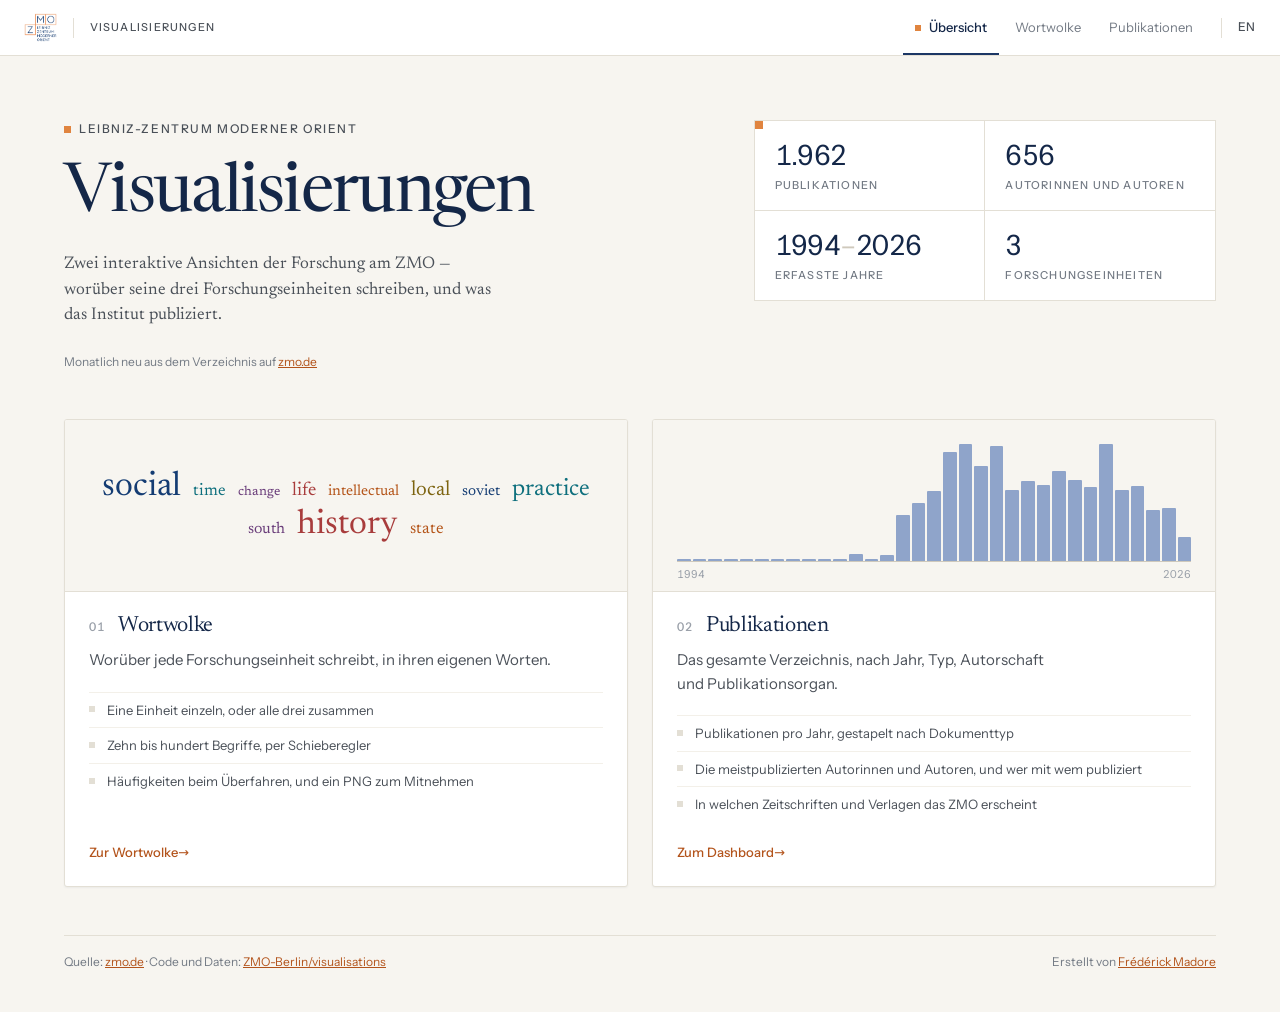
==== de/index.html @ cd1878de "Make the share card the thing it is advertising The card was the institute's mark on a plain field, " ====
<!DOCTYPE html>
<html lang="de">
<head>
    <meta charset="UTF-8">
    <meta name="viewport" content="width=device-width, initial-scale=1.0">
    <title>ZMO-Visualisierungen</title>
    <meta name="description" content="Zwei interaktive Ansichten der Forschung am Leibniz-Zentrum Moderner Orient: eine Wortwolke der Forschungseinheiten und ein Dashboard des Publikationsverzeichnisses.">
    <link rel="icon" href="../shared/icon-32.png" sizes="32x32">
    <link rel="apple-touch-icon" href="../shared/icon-180.png">
    <link rel="canonical" href="https://zmo-berlin.github.io/visualisations/de/">
    <link rel="alternate" hreflang="en" href="../en/">
    <link rel="alternate" hreflang="de" href="./">
    <link rel="alternate" hreflang="x-default" href="../">
    <!--
        Die einzigen absoluten URLs der Website: Ein Scraper löst nichts auf und
        führt kein JavaScript aus, die Share-Karte muss die veröffentlichte
        Adresse also ausschreiben. Ein Umzug bedeutet, diese sechs Seiten zu
        bearbeiten.
    -->
    <meta property="og:type" content="website">
    <meta property="og:site_name" content="ZMO-Visualisierungen">
    <meta property="og:title" content="ZMO-Visualisierungen">
    <meta property="og:description" content="Zwei interaktive Ansichten der Forschung am Leibniz-Zentrum Moderner Orient: eine Wortwolke der Forschungseinheiten und ein Dashboard des Publikationsverzeichnisses.">
    <meta property="og:url" content="https://zmo-berlin.github.io/visualisations/de/">
    <meta property="og:image" content="https://zmo-berlin.github.io/visualisations/shared/share-card.png">
    <meta property="og:image:alt" content="Die Bildmarke des Leibniz-Zentrums Moderner Orient, daneben eine Wortwolke der häufigsten Begriffe seiner Forschung.">
    <meta property="og:locale" content="de_DE">
    <meta property="og:locale:alternate" content="en_GB">
    <meta name="twitter:card" content="summary_large_image">
    <!-- Tokens zuerst: jeder Wert in den beiden Dateien darunter ist dort definiert. -->
    <link rel="stylesheet" href="../shared/tokens.css">
    <link rel="stylesheet" href="../shared/site-bar.css">
    <link rel="stylesheet" href="../landing/landing.css">
</head>
<body>
    <!-- Wird vom gemeinsamen Skript aufgebaut und im iframe ganz entfernt. -->
    <div data-site-bar="overview" hidden></div>

    <main class="landing">
        <header class="hero">
            <div>
                <p class="eyebrow">Leibniz-Zentrum Moderner Orient</p>
                <h1 class="hero__title">Visualisierungen</h1>
                <p class="hero__lede">
                    Zwei interaktive Ansichten der Forschung am ZMO — worüber
                    seine drei Forschungseinheiten schreiben, und was das
                    Institut publiziert.
                </p>
                <p class="hero__meta">
                    Monatlich neu aus dem Verzeichnis auf
                    <a href="https://www.zmo.de/">zmo.de</a>
                </p>
            </div>

            <!--
                Die Zahlen stehen hier so, wie das Verzeichnis beim letzten
                Abgleich aussah, und werden von `landing.js` durch die aktuellen
                ersetzt. Eine echte Zahl statt eines Strichs bedeutet: wer die
                Abfrage nie erhält, bekommt trotzdem eine Antwort, und die Seite
                springt nicht, wenn die Daten eintreffen.
            -->
            <div class="figures">
                <div class="figure">
                    <div class="figure__value" data-figure="publications">1.962</div>
                    <div class="figure__label">Publikationen</div>
                </div>
                <div class="figure">
                    <div class="figure__value" data-figure="authors">656</div>
                    <div class="figure__label">Autorinnen und Autoren</div>
                </div>
                <div class="figure">
                    <div class="figure__value" data-figure="years">1994<span class="dash">–</span>2026</div>
                    <div class="figure__label">Erfasste Jahre</div>
                </div>
                <div class="figure">
                    <div class="figure__value">3</div>
                    <div class="figure__label">Forschungseinheiten</div>
                </div>
            </div>
        </header>

        <nav class="cards" aria-label="Visualisierung auswählen">
            <a class="card" href="../units_wordcloud/de/">
                <!--
                    Dekorativ: die Wörter sind eine Kostprobe der Visualisierung,
                    und Überschrift und Liste der Karte sagen, worum es geht. Ein
                    Screenreader, der elf lose Substantive vor dem Titel vorliest,
                    läse das Bild vor.
                -->
                <div class="card__preview" aria-hidden="true">
                    <div class="card__cloud" data-cloud>
                        <span style="font-size:34px;color:var(--cloud-1)">social</span>
                        <span style="font-size:17px;color:var(--cloud-2)">time</span>
                        <span style="font-size:13px;color:var(--cloud-3)">change</span>
                        <span style="font-size:19px;color:var(--cloud-4)">life</span>
                        <span style="font-size:15px;color:var(--cloud-5)">intellectual</span>
                        <span style="font-size:21px;color:var(--cloud-6)">local</span>
                        <span style="font-size:15px;color:var(--cloud-1)">soviet</span>
                        <span style="font-size:24px;color:var(--cloud-2)">practice</span>
                        <span style="font-size:16px;color:var(--cloud-3)">south</span>
                        <span style="font-size:34px;color:var(--cloud-4)">history</span>
                        <span style="font-size:17px;color:var(--cloud-5)">state</span>
                    </div>
                </div>
                <div class="card__body">
                    <div class="card__head">
                        <span class="card__index">01</span>
                        <h2 class="card__title">Wortwolke</h2>
                    </div>
                    <p class="card__lede">Worüber jede Forschungseinheit schreibt, in ihren eigenen Worten.</p>
                    <ul class="card__list">
                        <li>Eine Einheit einzeln, oder alle drei zusammen</li>
                        <li>Zehn bis hundert Begriffe, per Schieberegler</li>
                        <li>Häufigkeiten beim Überfahren, und ein PNG zum Mitnehmen</li>
                    </ul>
                    <span class="card__go">Zur Wortwolke</span>
                </div>
            </a>

            <a class="card" href="../publications_dashboard/de/">
                <div class="card__preview" aria-hidden="true">
                    <div class="card__spark">
                        <div class="card__bars" data-spark></div>
                        <div class="card__axis">
                            <span data-spark-from>1994</span>
                            <span data-spark-to>2026</span>
                        </div>
                    </div>
                </div>
                <div class="card__body">
                    <div class="card__head">
                        <span class="card__index">02</span>
                        <h2 class="card__title">Publikationen</h2>
                    </div>
                    <p class="card__lede">Das gesamte Verzeichnis, nach Jahr, Typ, Autorschaft und Publikationsorgan.</p>
                    <ul class="card__list">
                        <li>Publikationen pro Jahr, gestapelt nach Dokumenttyp</li>
                        <li>Die meistpublizierten Autorinnen und Autoren, und wer mit wem publiziert</li>
                        <li>In welchen Zeitschriften und Verlagen das ZMO erscheint</li>
                    </ul>
                    <span class="card__go">Zum Dashboard</span>
                </div>
            </a>
        </nav>

        <footer class="landing__footer">
            <p>
                Quelle: <a href="https://www.zmo.de/">zmo.de</a> · Code und Daten:
                <a href="https://github.com/ZMO-Berlin/visualisations">ZMO-Berlin/visualisations</a>
            </p>
            <p>
                Erstellt von
                <a href="https://www.frederickmadore.com/">Frédérick Madore</a>
            </p>
        </footer>
    </main>

    <script type="module" src="../shared/site-bar.js"></script>
    <script type="module" src="../landing/landing.js"></script>
</body>
</html>
---- shared/tokens.css ----
/*
 * ZMO Visualisations — design variables.
 *
 * One file, loaded first by all three pages (landing, word cloud, publications
 * dashboard). Each app used to declare its own `colors.css` and the landing
 * page repeated the same six values a third time, so a change to the navy was
 * three edits and a drift waiting to happen. Everything a page needs to look
 * like ZMO is below; nothing below is app-specific.
 *
 * Load order:
 *   <link rel="stylesheet" href="/shared/tokens.css">   <- this file
 *   <link rel="stylesheet" href="../src/styles/main.css">
 *
 * The legacy block at the bottom maps the old variable names onto these, so the
 * existing stylesheets keep working unchanged and can be migrated one module at
 * a time rather than in one commit.
 */

/* The @font-face declarations, split by script. Must precede every rule. */
@import './fonts.css';

/* ------------------------------------------------------------------ *
 * 1. Brand
 *
 * Taken from the logo itself rather than approximated: the mark is navy
 * lettering in orange squares. The orange is a *frame* colour at brand
 * weight — it fails 4.5:1 on white, so it is never used for text or for a
 * small mark that carries meaning on its own. `--c-accent` is that orange
 * darkened until it can be read, and is the accent that appears in prose,
 * links and selected states.
 * ------------------------------------------------------------------ */
:root {
    --zmo-navy: #1c3765;
    --zmo-orange: #e0843f;

    --c-brand: var(--zmo-navy);
    --c-brand-strong: #142748;
    --c-brand-soft: #2a4f8c;
    --c-brand-tint: #e9edf5;
    --c-brand-tint-strong: #d3dbeb;

    --c-frame: var(--zmo-orange);      /* rules, square markers, hairlines */
    --c-frame-tint: #f7e7d8;

    --c-accent: #b3541c;               /* clay — 4.6:1 on --c-surface */
    --c-accent-strong: #8c3f12;
    --c-accent-tint: #f6ece3;

    /* ---------------------------------------------------------------- *
     * 2. Surfaces and ink
     *
     * The old neutrals were #f8f9fa over #333: a cold screen grey with no
     * relation to the brand. These are warm — paper rather than interface —
     * which lets a white panel sit on the page background without a shadow
     * to separate it, and lets the navy read as ink instead of as a
     * hyperlink blue. Ink is very slightly cooled towards the navy so text
     * and headings belong to one family.
     * ---------------------------------------------------------------- */
    --c-page: #f7f5f0;
    --c-surface: #ffffff;
    --c-surface-sunk: #f3f0e9;         /* chart tracks, table zebra, wells */
    --c-surface-hover: #faf8f4;

    --c-line: #e3dfd5;                 /* default hairline */
    --c-line-soft: #f3f0e9;            /* inside a panel, between rows */
    --c-line-strong: #cfc9bc;          /* emphasis, axis, hover borders */

    --c-ink: #1a1d23;                  /* body text            15.4:1 */
    --c-ink-muted: #4a5058;            /* secondary text        8.2:1 */
    --c-ink-soft: #737a84;             /* captions, hints       4.7:1 */
    --c-ink-faint: #9aa0a9;            /* axis labels, meta     2.9:1 — never
                                          for anything that must be read */

    --c-focus: var(--c-brand);
    --c-selection: var(--c-brand-tint-strong);

    /* ---------------------------------------------------------------- *
     * 3. Data colour
     *
     * Both palettes are kept exactly as they were validated — the eight
     * categorical slots clear the colourblind separation threshold in this
     * order, and the six word-cloud tones each clear 4.5:1 on white. They
     * move here only so the two apps stop declaring them twice.
     * ---------------------------------------------------------------- */
    --series-1: #2a78d6;   /* blue    */
    --series-2: #eb6834;   /* orange  */
    --series-3: #1baf7a;   /* aqua    */
    --series-4: #eda100;   /* yellow  */
    --series-5: #e87ba4;   /* magenta */
    --series-6: #008300;   /* green   */
    --series-7: #4a3aa7;   /* violet  */
    --series-8: #e34948;   /* red     */

    --cloud-1: #143c73;    /* navy   10.92:1 on white */
    --cloud-2: #0e6f7d;    /* teal    5.85:1 */
    --cloud-3: #6a3d7a;    /* plum    8.20:1 */
    --cloud-4: #a83c3c;    /* brick   6.22:1 */
    --cloud-5: #b45418;    /* rust    4.97:1 */
    --cloud-6: #7d6410;    /* bronze  5.67:1 */

    /* Quantitative bars are one hue: every bar is the same kind of thing. */
    --c-bar: #8fa4ca;
    --c-bar-hover: var(--c-brand-soft);
    --c-bar-selected: var(--c-accent);

    /* ---------------------------------------------------------------- *
     * 4. Type
     *
     * Two families. Newsreader carries titles, ledes and the word cloud —
     * an editorial serif, which is what an institute's own writing looks
     * like on paper, and it gives the pages a voice that a system sans
     * cannot. Instrument Sans carries everything functional: controls,
     * labels, axes, tables, counts. Both are OFL and self-hosted next to
     * this file, so there is no third-party request and no layout shift.
     *
     * `--font-ui` is set with `tabular-nums` wherever a figure can change
     * under a filter; the token below is the shorthand for that.
     * ---------------------------------------------------------------- */
    --font-display: 'Newsreader', Georgia, 'Times New Roman', serif;
    --font-ui: 'Instrument Sans', system-ui, -apple-system, 'Segoe UI', Arial, sans-serif;
    --font-numeric: var(--font-ui);
    --figures-tabular: tabular-nums;

    /* A 1.20 scale from 13px, rounded to whole pixels. Display sizes are
       fluid so a title does not have to be re-set per breakpoint. */
    --text-2xs: 0.6875rem;  /* 11 — axis ticks only */
    --text-xs: 0.75rem;     /* 12 — eyebrows, chips, meta */
    --text-sm: 0.8125rem;   /* 13 — dense UI: bar labels, table cells */
    --text-base: 0.9375rem; /* 15 — body */
    --text-md: 1.0625rem;   /* 17 — lede, panel titles */
    --text-lg: 1.375rem;    /* 22 */
    --text-xl: 1.75rem;     /* 28 */
    --text-2xl: clamp(2rem, 3.4vw, 2.75rem);
    --text-3xl: clamp(2.75rem, 6vw, 4.25rem);

    --lh-tight: 1.08;
    --lh-snug: 1.28;
    --lh-normal: 1.55;
    --track-tight: -0.02em;
    --track-normal: 0;
    --track-caps: 0.08em;   /* small caps labels — always with uppercase */

    --weight-regular: 400;
    --weight-medium: 500;
    --weight-semibold: 600;

    /* ---------------------------------------------------------------- *
     * 5. Space — 4px base, named by step so a panel and a chart cannot
     * disagree about what "medium" is.
     * ---------------------------------------------------------------- */
    --s-1: 0.25rem;   /*  4 */
    --s-2: 0.5rem;    /*  8 */
    --s-3: 0.75rem;   /* 12 */
    --s-4: 1rem;      /* 16 */
    --s-5: 1.25rem;   /* 20 */
    --s-6: 1.5rem;    /* 24 */
    --s-8: 2rem;      /* 32 */
    --s-10: 2.5rem;   /* 40 */
    --s-12: 3rem;     /* 48 */
    --s-16: 4rem;     /* 64 */

    /* ---------------------------------------------------------------- *
     * 6. Shape
     *
     * Near-square. The logo is six sharp squares; an 8px radius on every
     * card was the one thing making the pages look like a template. 3px
     * reads as "printed", 999px is reserved for removable chips.
     * ---------------------------------------------------------------- */
    --r-xs: 2px;
    --r-sm: 3px;
    --r-md: 5px;
    --r-pill: 999px;
    --border: 1px solid var(--c-line);

    /* Elevation is a hairline first and a shadow second. */
    --shadow-1: 0 1px 2px rgba(20, 39, 72, 0.05);
    --shadow-2: 0 8px 24px rgba(20, 39, 72, 0.10);
    --ring-focus: 0 0 0 3px var(--c-brand-tint-strong);

    /* ---------------------------------------------------------------- *
     * 7. Motion — two durations. Anything longer is decoration.
     * ---------------------------------------------------------------- */
    --dur-fast: 120ms;
    --dur-base: 220ms;
    --ease-out: cubic-bezier(0.2, 0.8, 0.3, 1);

    /* ---------------------------------------------------------------- *
     * 8. Layout
     * ---------------------------------------------------------------- */
    --w-page: 76rem;        /* 1216 — dashboard and landing share it */
    --w-prose: 62ch;
    --h-header: 3.5rem;     /* the shared site bar */
    --w-wordlist: 20rem;    /* was 300px, widened for the ranked list */
}

/* Motion is opt-in for readers who ask for less of it. */
@media (prefers-reduced-motion: reduce) {
    :root {
        --dur-fast: 0.01ms;
        --dur-base: 0.01ms;
    }
}

/* ------------------------------------------------------------------ *
 * 9. Legacy aliases
 *
 * Every variable the current stylesheets reference, pointing at the tokens
 * above. Dropping this file in front of them changes the look without
 * touching a single rule; each module can then be migrated to the new names
 * on its own, and this block shrinks until it can be deleted.
 * ------------------------------------------------------------------ */
:root {
    --color-primary: var(--c-brand);
    --color-primary-dark: var(--c-brand-strong);
    --color-primary-light: var(--c-brand-soft);
    --color-primary-alpha: rgba(28, 55, 101, 0.10);

    --color-white: var(--c-surface);
    --color-gray-50: var(--c-surface-hover);
    --color-gray-100: var(--c-surface-sunk);
    --color-gray-200: var(--c-line);
    --color-gray-300: var(--c-line-strong);
    --color-gray-400: var(--c-ink-faint);
    --color-gray-500: var(--c-ink-soft);
    --color-gray-600: var(--c-ink-muted);
    --color-gray-700: var(--c-ink);

    --color-accent: var(--c-accent);
    --color-accent-dark: var(--c-accent-strong);
    --color-accent-alpha: var(--c-accent-tint);

    --color-text-primary: var(--c-ink);
    --color-text-secondary: var(--c-ink-muted);
    --color-text-light: var(--c-ink-soft);
    --color-border: var(--c-line);
    --color-border-hover: var(--c-line-strong);
    --color-background: var(--c-surface);
    --color-background-light: var(--c-page);
    --color-shadow: rgba(20, 39, 72, 0.05);
    --color-shadow-hover: rgba(20, 39, 72, 0.10);

    /* The dashboard's ranked bars. Absent from the first draft of this file,
       which left three `var()`s in charts.css resolving to nothing. */
    --color-bar: var(--c-bar);
    --color-bar-hover: var(--c-bar-hover);
    --color-bar-selected: var(--c-bar-selected);

    --wordcloud-scheme-1: var(--cloud-1);
    --wordcloud-scheme-2: var(--cloud-2);
    --wordcloud-scheme-3: var(--cloud-3);
    --wordcloud-scheme-4: var(--cloud-4);
    --wordcloud-scheme-5: var(--cloud-5);
    --wordcloud-scheme-6: var(--cloud-6);

    --space-xs: var(--s-1);
    --space-sm: var(--s-2);
    --space-md: var(--s-4);
    --space-lg: var(--s-6);
    --space-xl: var(--s-10);
    --radius: var(--r-sm);

    --font-sans: var(--font-ui);
    --font-primary: 'Newsreader';
    --font-fallback: system-ui, -apple-system, 'Segoe UI', Arial, sans-serif;
    --font-base: var(--font-ui);

    --font-weight-normal: var(--weight-regular);
    --font-weight-medium: var(--weight-medium);
    --font-weight-semibold: var(--weight-semibold);

    --font-size-xs: var(--text-xs);
    --font-size-sm: var(--text-sm);
    --font-size-base: var(--text-base);
    --font-size-lg: var(--text-md);
    --font-size-xl: var(--text-lg);

    --line-height-tight: var(--lh-tight);
    --line-height-normal: var(--lh-normal);
    --line-height-relaxed: 1.75;

    --word-list-width: var(--w-wordlist);
}
---- shared/site-bar.css ----
/*
 * The shared site bar.
 *
 * Loaded by all three pages, next to `tokens.css` and before the app's own
 * stylesheet, so an app can override it and nothing here depends on an app.
 *
 * It is `hidden` in the markup and unhidden by the script once it has decided
 * the page is not framed. Doing it that way round means an embedded page never
 * paints a bar it is about to remove, and a page with JavaScript switched off
 * shows nothing rather than an empty 56px band.
 */

.site-bar {
    display: flex;
    align-items: center;
    gap: var(--s-4);
    height: var(--h-header);
    padding: 0 var(--s-6);
    background: var(--c-surface);
    border-bottom: 1px solid var(--c-line);
    font-family: var(--font-ui);
}

.site-bar[hidden] {
    display: none;
}

.site-bar__brand {
    display: flex;
    align-items: center;
    flex: none;
}

.site-bar__logo {
    display: block;
    height: 1.875rem;
    width: auto;
}

/* A hairline the height of a cap, not the height of the bar. */
.site-bar__rule {
    flex: none;
    width: 1px;
    height: 1.25rem;
    background: var(--c-line);
}

.site-bar__section {
    flex: none;
    font-size: var(--text-2xs);
    font-weight: var(--weight-medium);
    letter-spacing: 0.11em;
    text-transform: uppercase;
    color: var(--c-ink-muted);
}

.site-bar__nav {
    display: flex;
    align-items: stretch;
    gap: var(--s-1);
    margin-left: auto;
    height: 100%;
    /* The three labels are the only thing here that can outgrow the bar. */
    min-width: 0;
    overflow-x: auto;
    scrollbar-width: none;
}

.site-bar__nav::-webkit-scrollbar {
    display: none;
}

.site-bar__link {
    display: flex;
    align-items: center;
    gap: var(--s-2);
    padding: 0 var(--s-3);
    white-space: nowrap;
    font-size: var(--text-sm);
    color: var(--c-ink-soft);
    text-decoration: none;
    transition: color var(--dur-fast) var(--ease-out);
}

.site-bar__link:hover {
    color: var(--c-brand-strong);
}

/*
 * The current view is a <span>, not a link: there is nowhere for it to go. The
 * underline is drawn with an inset shadow rather than a border so it sits on
 * the bar's own bottom hairline instead of adding a second one.
 */
.site-bar__link--current {
    font-weight: var(--weight-medium);
    color: var(--c-brand-strong);
    box-shadow: inset 0 -2px 0 var(--c-brand);
}

/* The logo's orange square, at the size the logo uses it. */
.site-bar__marker {
    width: 6px;
    height: 6px;
    flex: none;
    background: var(--c-frame);
}

.site-bar__lang {
    flex: none;
    font-size: var(--text-xs);
    font-weight: var(--weight-medium);
    letter-spacing: 0.06em;
    color: var(--c-ink-muted);
    text-decoration: none;
}

.site-bar__lang:hover {
    color: var(--c-accent);
}

.site-bar :focus-visible {
    outline: 2px solid var(--c-focus);
    outline-offset: 2px;
    border-radius: var(--r-xs);
}

/*
 * Narrow screens: the section label is the first thing to go — the logo and the
 * three view names already say what the bar is, and it is the only part that
 * repeats something.
 */
@media (max-width: 46rem) {
    .site-bar {
        gap: var(--s-3);
        padding: 0 var(--s-4);
    }

    .site-bar__section,
    .site-bar__rule:first-of-type {
        display: none;
    }

    .site-bar__link {
        padding: 0 var(--s-2);
    }
}
---- landing/landing.css ----
/*
 * The landing page: a hero, four figures, and two cards.
 *
 * Every value here comes from `shared/tokens.css`, which is loaded before this
 * file. The page used to declare its own navy, its own grey and its own radius,
 * on the reasoning that a page whose only job is to point at two apps should
 * not break when one of them restyles — but the result was a third copy of the
 * same six values, and it had already drifted from both.
 */

* {
    margin: 0;
    padding: 0;
    box-sizing: border-box;
}

body {
    font-family: var(--font-ui);
    font-size: var(--text-base);
    line-height: var(--lh-normal);
    color: var(--c-ink);
    background: var(--c-page);
    -webkit-font-smoothing: antialiased;
    text-wrap: pretty;
}

a {
    color: var(--c-accent);
}

a:hover {
    color: var(--c-accent-strong);
}

:focus-visible {
    outline: 2px solid var(--c-focus);
    outline-offset: 3px;
}

.landing {
    max-width: var(--w-page);
    margin: 0 auto;
    padding: var(--s-16) var(--s-8) var(--s-10);
}

/* ------------------------------------------------------------------ Hero */

.hero {
    display: grid;
    grid-template-columns: 1.15fr 0.85fr;
    gap: var(--s-16);
    align-items: start;
}

/*
 * The eyebrow: an orange square from the logo, then the institute's name. The
 * square is decorative — the name beside it is the content — so it is drawn
 * with a pseudo-element rather than an element a screen reader has to skip.
 */
.eyebrow {
    display: flex;
    align-items: center;
    gap: var(--s-2);
    margin-bottom: var(--s-5);
    font-size: var(--text-xs);
    font-weight: var(--weight-medium);
    letter-spacing: 0.13em;
    text-transform: uppercase;
    color: var(--c-ink-muted);
}

.eyebrow::before {
    content: '';
    flex: none;
    width: 7px;
    height: 7px;
    background: var(--c-frame);
}

.hero__title {
    font-family: var(--font-display);
    font-size: var(--text-3xl);
    font-weight: var(--weight-regular);
    line-height: var(--lh-tight);
    letter-spacing: -0.025em;
    color: var(--c-brand-strong);
}

.hero__lede {
    margin-top: var(--s-5);
    max-width: 44ch;
    font-family: var(--font-display);
    font-size: var(--text-md);
    line-height: 1.5;
    color: var(--c-ink-muted);
}

.hero__meta {
    margin-top: var(--s-6);
    font-size: var(--text-xs);
    color: var(--c-ink-soft);
    font-variant-numeric: var(--figures-tabular);
}

/* --------------------------------------------------------------- Figures */

/*
 * Four tiles in a 2×2, separated by the background showing through a 1px grid
 * gap rather than by borders — so no two adjacent tiles ever draw a 2px rule
 * between them.
 */
.figures {
    display: grid;
    grid-template-columns: 1fr 1fr;
    gap: 1px;
    background: var(--c-line);
    border: 1px solid var(--c-line);
}

.figure {
    position: relative;
    padding: var(--s-5) var(--s-5) var(--s-4);
    background: var(--c-surface);
}

/* One square, on the first tile, tying the block to the mark. */
.figure:first-child::before {
    content: '';
    position: absolute;
    top: 0;
    left: 0;
    width: 8px;
    height: 8px;
    background: var(--c-frame);
}

.figure__value {
    font-size: var(--text-xl);
    line-height: 1;
    letter-spacing: var(--track-tight);
    color: var(--c-brand-strong);
    font-variant-numeric: var(--figures-tabular);
}

/* The en dash in a year span is punctuation between two figures, not a third
   figure; it recedes so the years read as the numbers they are. */
.figure__value .dash {
    color: var(--c-line-strong);
}

.figure__label {
    margin-top: var(--s-2);
    font-size: var(--text-2xs);
    font-weight: var(--weight-medium);
    letter-spacing: 0.11em;
    text-transform: uppercase;
    color: var(--c-ink-soft);
}

/* ----------------------------------------------------------------- Cards */

.cards {
    display: grid;
    grid-template-columns: repeat(auto-fit, minmax(min(22rem, 100%), 1fr));
    gap: var(--s-6);
    margin-top: var(--s-12);
}

/*
 * The whole card is the link, not a button inside it: a reader aiming at a
 * choice should not have to find the one word that is clickable.
 */
.card {
    display: flex;
    flex-direction: column;
    background: var(--c-surface);
    border: 1px solid var(--c-line);
    border-radius: var(--r-sm);
    overflow: hidden;
    text-decoration: none;
    color: inherit;
    box-shadow: var(--shadow-1);
    transition:
        border-color var(--dur-fast) var(--ease-out),
        box-shadow var(--dur-fast) var(--ease-out);
}

.card:hover,
.card:focus-visible {
    border-color: var(--c-line-strong);
    box-shadow: var(--shadow-2);
}

/*
 * The preview. Each card shows a piece of the thing it links to, drawn from the
 * same data the app itself reads — a card that promised a word cloud and then
 * showed a bulleted list was asking the reader to take its word for it.
 */
.card__preview {
    height: 10.75rem;
    flex: none;
    background: var(--c-page);
    border-bottom: 1px solid var(--c-line);
    overflow: hidden;
}

/* Words, laid out as a line of type rather than as a real cloud: at this size a
   packed layout would be a texture, and the point is that they are readable. */
.card__cloud {
    height: 100%;
    display: flex;
    flex-wrap: wrap;
    align-items: baseline;
    align-content: center;
    justify-content: center;
    gap: var(--s-1) var(--s-3);
    padding: var(--s-5) var(--s-6);
    font-family: var(--font-display);
    line-height: 1;
}

.card__spark {
    height: 100%;
    display: flex;
    flex-direction: column;
    padding: var(--s-6) var(--s-6) 0;
}

.card__bars {
    flex: 1;
    display: flex;
    align-items: flex-end;
    gap: 2px;
    min-height: 0;
}

.card__bar {
    flex: 1;
    background: var(--c-bar);
    border-radius: 1px 1px 0 0;
}

.card__axis {
    display: flex;
    justify-content: space-between;
    padding: var(--s-1) 0 var(--s-2);
    border-top: 1px solid var(--c-line-strong);
    font-size: var(--text-2xs);
    color: var(--c-ink-faint);
    font-variant-numeric: var(--figures-tabular);
}

.card__body {
    display: flex;
    flex-direction: column;
    flex: 1;
    padding: var(--s-5) var(--s-6) var(--s-6);
}

.card__head {
    display: flex;
    align-items: baseline;
    gap: var(--s-3);
}

.card__index {
    font-size: var(--text-xs);
    font-weight: var(--weight-medium);
    letter-spacing: 0.12em;
    color: var(--c-ink-faint);
    font-variant-numeric: var(--figures-tabular);
}

.card__title {
    font-family: var(--font-display);
    font-size: var(--text-lg);
    font-weight: var(--weight-regular);
    line-height: var(--lh-snug);
    letter-spacing: -0.015em;
    color: var(--c-brand-strong);
}

.card__lede {
    margin-top: var(--s-2);
    color: var(--c-ink-muted);
}

.card__list {
    margin-top: var(--s-5);
    border-top: 1px solid var(--c-line-soft);
    list-style: none;
    font-size: var(--text-sm);
    color: var(--c-ink-muted);
}

.card__list li {
    display: grid;
    grid-template-columns: 6px 1fr;
    gap: var(--s-3);
    align-items: start;
    padding: var(--s-2) 0;
    border-bottom: 1px solid var(--c-line-soft);
    line-height: 1.45;
}

.card__list li:last-child {
    border-bottom: 0;
}

.card__list li::before {
    content: '';
    width: 6px;
    height: 6px;
    margin-top: 0.45em;
    background: var(--c-line);
}

.card__go {
    /* margin-top:auto pins the call to action to the bottom, so two cards of
       different length still line their links up. */
    margin-top: auto;
    padding-top: var(--s-5);
    font-size: var(--text-sm);
    font-weight: var(--weight-medium);
    color: var(--c-accent);
}

.card__go::after {
    content: ' →';
    display: inline-block;
    font-weight: var(--weight-regular);
    transition: transform var(--dur-fast) var(--ease-out);
}

.card:hover .card__go::after {
    transform: translateX(3px);
}

/* ---------------------------------------------------------------- Footer */

.landing__footer {
    display: flex;
    justify-content: space-between;
    gap: var(--s-6);
    flex-wrap: wrap;
    margin-top: var(--s-12);
    padding-top: var(--s-4);
    border-top: 1px solid var(--c-line);
    font-size: var(--text-xs);
    line-height: 1.6;
    color: var(--c-ink-soft);
}

/* ------------------------------------------------------------ Breakpoints */

@media (max-width: 60rem) {
    .landing {
        padding: var(--s-10) var(--s-6) var(--s-8);
    }

    .hero {
        grid-template-columns: 1fr;
        gap: var(--s-8);
    }
}

@media (max-width: 34rem) {
    .landing {
        padding: var(--s-8) var(--s-4) var(--s-6);
    }

    /* Four tiles in a column would push the cards below the fold; two rows of
       two stay one glance. */
    .figures {
        grid-template-columns: 1fr 1fr;
    }

    .card__preview {
        height: 8.5rem;
    }
}

@media (prefers-reduced-motion: reduce) {
    * {
        transition-duration: 0.01ms !important;
    }
}
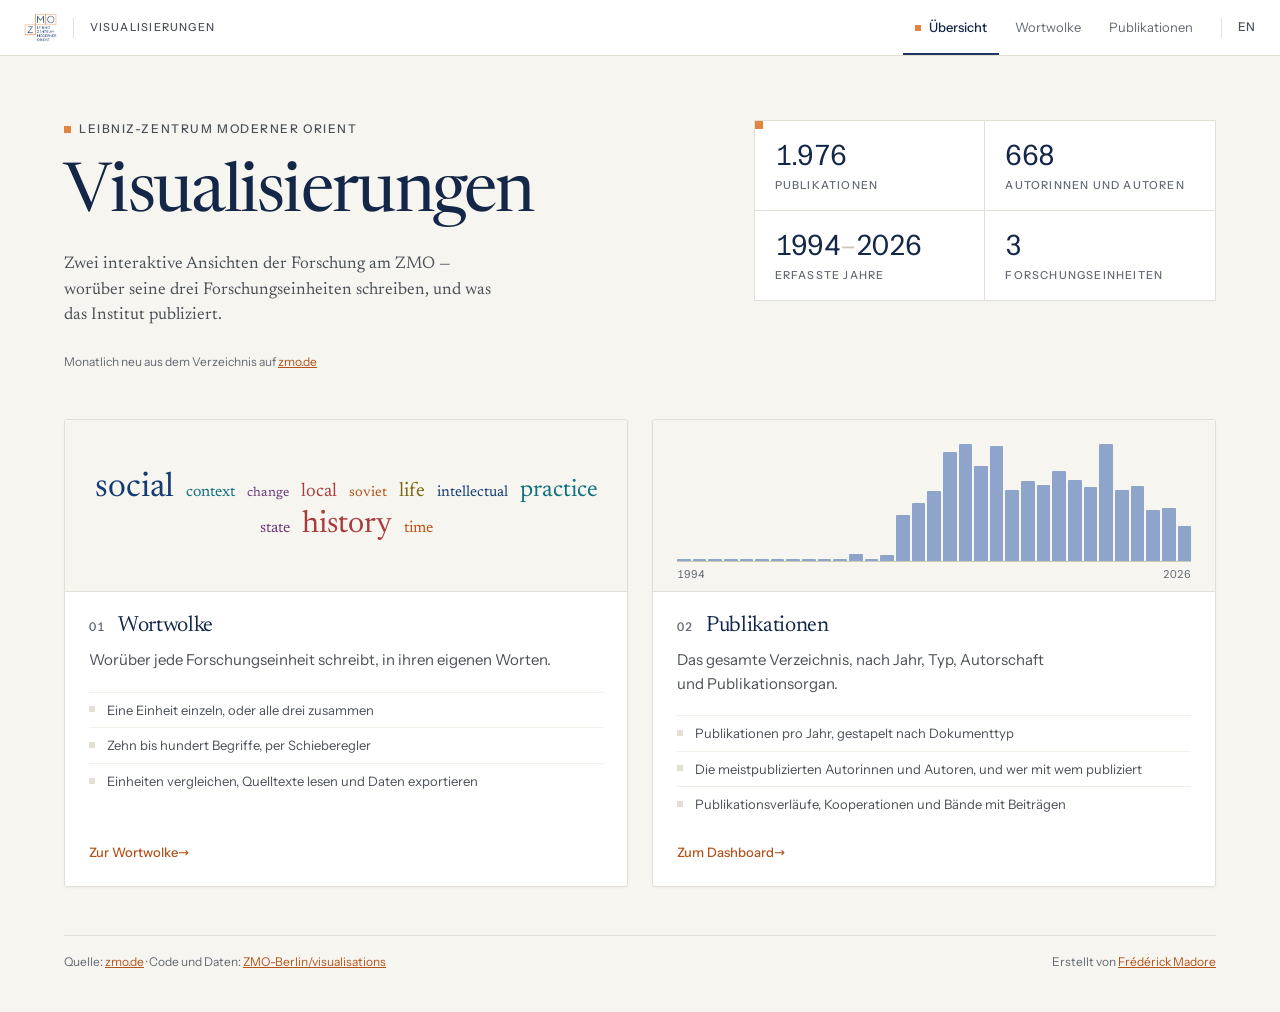
==== commit 2eac71c8: "Add comparative exploration and harden visualization workflows" ====
--- a/de/index.html
+++ b/de/index.html
@@ -61,11 +61,11 @@
             -->
             <div class="figures">
                 <div class="figure">
-                    <div class="figure__value" data-figure="publications">1.962</div>
+                    <div class="figure__value" data-figure="publications">1.976</div>
                     <div class="figure__label">Publikationen</div>
                 </div>
                 <div class="figure">
-                    <div class="figure__value" data-figure="authors">656</div>
+                    <div class="figure__value" data-figure="authors">668</div>
                     <div class="figure__label">Autorinnen und Autoren</div>
                 </div>
                 <div class="figure">
@@ -88,19 +88,7 @@
                     läse das Bild vor.
                 -->
                 <div class="card__preview" aria-hidden="true">
-                    <div class="card__cloud" data-cloud>
-                        <span style="font-size:34px;color:var(--cloud-1)">social</span>
-                        <span style="font-size:17px;color:var(--cloud-2)">time</span>
-                        <span style="font-size:13px;color:var(--cloud-3)">change</span>
-                        <span style="font-size:19px;color:var(--cloud-4)">life</span>
-                        <span style="font-size:15px;color:var(--cloud-5)">intellectual</span>
-                        <span style="font-size:21px;color:var(--cloud-6)">local</span>
-                        <span style="font-size:15px;color:var(--cloud-1)">soviet</span>
-                        <span style="font-size:24px;color:var(--cloud-2)">practice</span>
-                        <span style="font-size:16px;color:var(--cloud-3)">south</span>
-                        <span style="font-size:34px;color:var(--cloud-4)">history</span>
-                        <span style="font-size:17px;color:var(--cloud-5)">state</span>
-                    </div>
+                    <div class="card__cloud" data-cloud><span style="font-size:34px;color:var(--cloud-1)">social</span><span style="font-size:16px;color:var(--cloud-2)">context</span><span style="font-size:13px;color:var(--cloud-3)">change</span><span style="font-size:19px;color:var(--cloud-4)">local</span><span style="font-size:14px;color:var(--cloud-5)">soviet</span><span style="font-size:20px;color:var(--cloud-6)">life</span><span style="font-size:15px;color:var(--cloud-1)">intellectual</span><span style="font-size:24px;color:var(--cloud-2)">practice</span><span style="font-size:16px;color:var(--cloud-3)">state</span><span style="font-size:31px;color:var(--cloud-4)">history</span><span style="font-size:16px;color:var(--cloud-5)">time</span></div>
                 </div>
                 <div class="card__body">
                     <div class="card__head">
@@ -111,7 +99,7 @@
                     <ul class="card__list">
                         <li>Eine Einheit einzeln, oder alle drei zusammen</li>
                         <li>Zehn bis hundert Begriffe, per Schieberegler</li>
-                        <li>Häufigkeiten beim Überfahren, und ein PNG zum Mitnehmen</li>
+                        <li>Einheiten vergleichen, Quelltexte lesen und Daten exportieren</li>
                     </ul>
                     <span class="card__go">Zur Wortwolke</span>
                 </div>
@@ -120,7 +108,7 @@
             <a class="card" href="../publications_dashboard/de/">
                 <div class="card__preview" aria-hidden="true">
                     <div class="card__spark">
-                        <div class="card__bars" data-spark></div>
+                        <div class="card__bars" data-spark><span class="card__bar" style="height:1.500000%"></span><span class="card__bar" style="height:1.500000%"></span><span class="card__bar" style="height:1.500000%"></span><span class="card__bar" style="height:1.500000%"></span><span class="card__bar" style="height:1.500000%"></span><span class="card__bar" style="height:1.973684%"></span><span class="card__bar" style="height:1.500000%"></span><span class="card__bar" style="height:1.973684%"></span><span class="card__bar" style="height:1.500000%"></span><span class="card__bar" style="height:1.500000%"></span><span class="card__bar" style="height:1.500000%"></span><span class="card__bar" style="height:5.921053%"></span><span class="card__bar" style="height:1.500000%"></span><span class="card__bar" style="height:5.263158%"></span><span class="card__bar" style="height:39.473684%"></span><span class="card__bar" style="height:49.342105%"></span><span class="card__bar" style="height:59.868421%"></span><span class="card__bar" style="height:93.421053%"></span><span class="card__bar" style="height:100.000000%"></span><span class="card__bar" style="height:81.578947%"></span><span class="card__bar" style="height:98.684211%"></span><span class="card__bar" style="height:61.184211%"></span><span class="card__bar" style="height:68.421053%"></span><span class="card__bar" style="height:65.131579%"></span><span class="card__bar" style="height:76.973684%"></span><span class="card__bar" style="height:69.078947%"></span><span class="card__bar" style="height:63.157895%"></span><span class="card__bar" style="height:100.000000%"></span><span class="card__bar" style="height:61.184211%"></span><span class="card__bar" style="height:63.815789%"></span><span class="card__bar" style="height:43.421053%"></span><span class="card__bar" style="height:45.394737%"></span><span class="card__bar" style="height:29.605263%"></span></div>
                         <div class="card__axis">
                             <span data-spark-from>1994</span>
                             <span data-spark-to>2026</span>
@@ -136,7 +124,7 @@
                     <ul class="card__list">
                         <li>Publikationen pro Jahr, gestapelt nach Dokumenttyp</li>
                         <li>Die meistpublizierten Autorinnen und Autoren, und wer mit wem publiziert</li>
-                        <li>In welchen Zeitschriften und Verlagen das ZMO erscheint</li>
+                        <li>Publikationsverläufe, Kooperationen und Bände mit Beiträgen</li>
                     </ul>
                     <span class="card__go">Zum Dashboard</span>
                 </div>
--- a/shared/tokens.css
+++ b/shared/tokens.css
@@ -67,9 +67,8 @@
 
     --c-ink: #1a1d23;                  /* body text            15.4:1 */
     --c-ink-muted: #4a5058;            /* secondary text        8.2:1 */
-    --c-ink-soft: #737a84;             /* captions, hints       4.7:1 */
-    --c-ink-faint: #9aa0a9;            /* axis labels, meta     2.9:1 — never
-                                          for anything that must be read */
+    --c-ink-soft: #626974;             /* readable captions on white and warm surfaces */
+    --c-ink-faint: #626974;            /* readable axis labels and metadata */
 
     --c-focus: var(--c-brand);
     --c-selection: var(--c-brand-tint-strong);
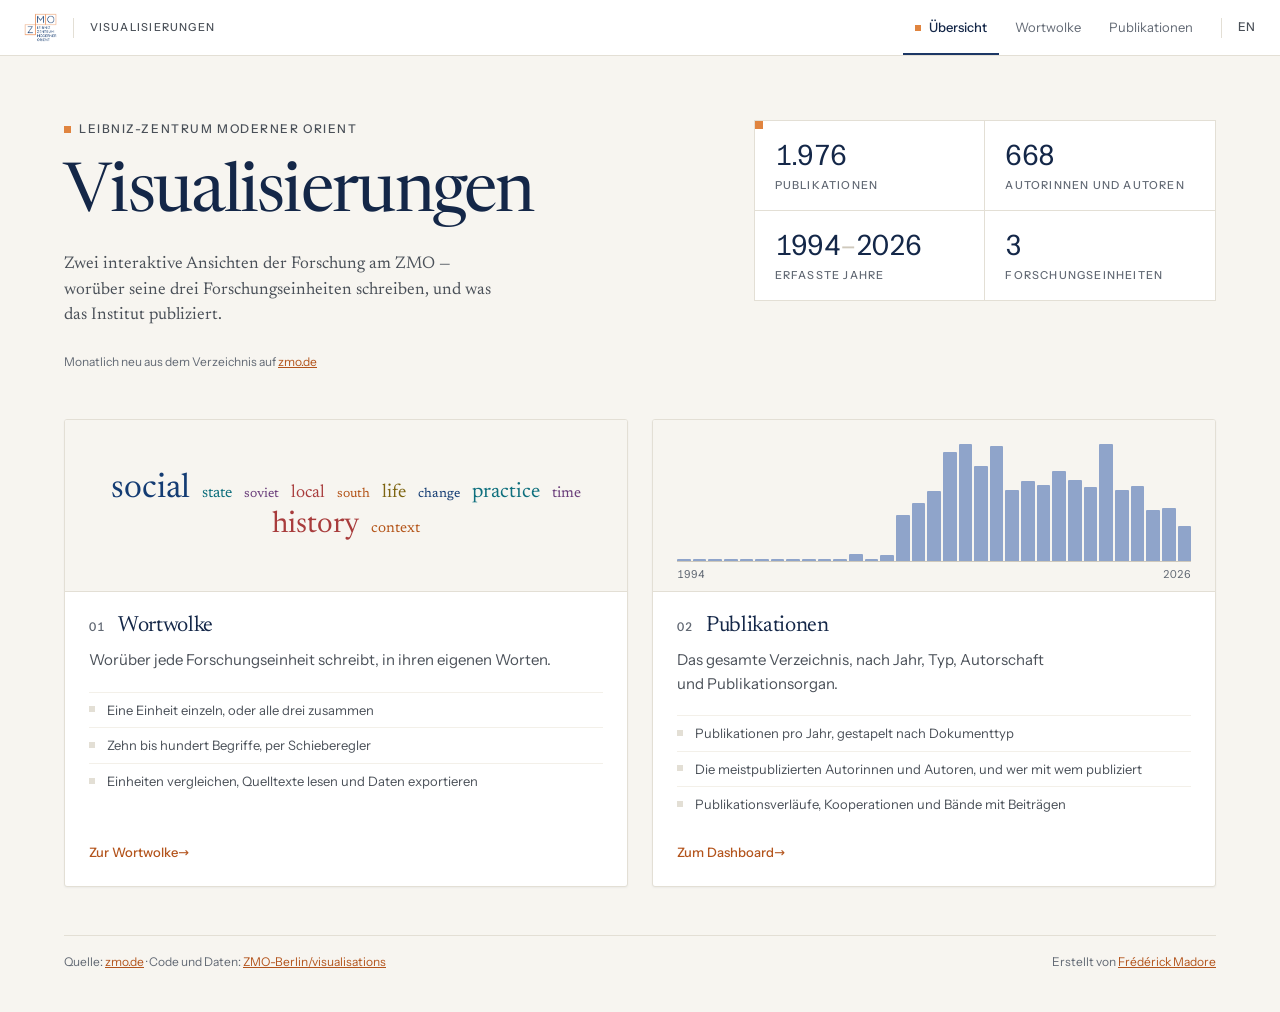
==== commit f7b8f20e: "Refresh word cloud data from zmo.de Automated monthly run of data_prep/scrape_zmo.py and data_prep/g" ====
--- a/de/index.html
+++ b/de/index.html
@@ -88,7 +88,7 @@
                     läse das Bild vor.
                 -->
                 <div class="card__preview" aria-hidden="true">
-                    <div class="card__cloud" data-cloud><span style="font-size:34px;color:var(--cloud-1)">social</span><span style="font-size:16px;color:var(--cloud-2)">context</span><span style="font-size:13px;color:var(--cloud-3)">change</span><span style="font-size:19px;color:var(--cloud-4)">local</span><span style="font-size:14px;color:var(--cloud-5)">soviet</span><span style="font-size:20px;color:var(--cloud-6)">life</span><span style="font-size:15px;color:var(--cloud-1)">intellectual</span><span style="font-size:24px;color:var(--cloud-2)">practice</span><span style="font-size:16px;color:var(--cloud-3)">state</span><span style="font-size:31px;color:var(--cloud-4)">history</span><span style="font-size:16px;color:var(--cloud-5)">time</span></div>
+                    <div class="card__cloud" data-cloud><span style="font-size:34px;color:var(--cloud-1)">social</span><span style="font-size:16px;color:var(--cloud-2)">state</span><span style="font-size:13px;color:var(--cloud-3)">soviet</span><span style="font-size:18px;color:var(--cloud-4)">local</span><span style="font-size:13px;color:var(--cloud-5)">south</span><span style="font-size:19px;color:var(--cloud-6)">life</span><span style="font-size:13px;color:var(--cloud-1)">change</span><span style="font-size:21px;color:var(--cloud-2)">practice</span><span style="font-size:15px;color:var(--cloud-3)">time</span><span style="font-size:30px;color:var(--cloud-4)">history</span><span style="font-size:15px;color:var(--cloud-5)">context</span></div>
                 </div>
                 <div class="card__body">
                     <div class="card__head">
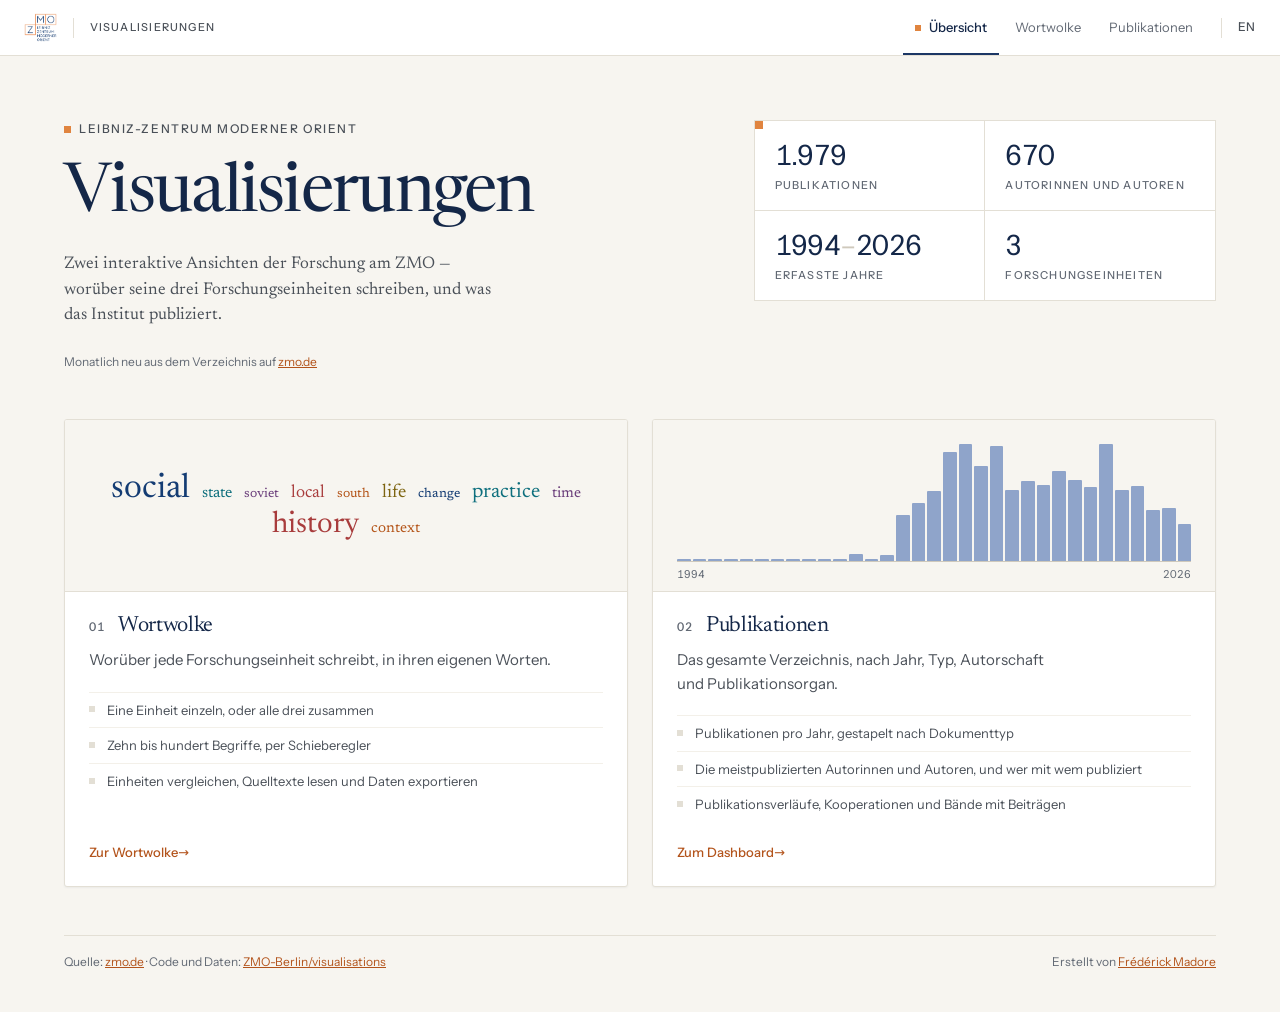
==== commit ff8303e5: "Refresh publication data from zmo.de Automated monthly run of data_prep/scrape_publications.py and d" ====
--- a/de/index.html
+++ b/de/index.html
@@ -61,11 +61,11 @@
             -->
             <div class="figures">
                 <div class="figure">
-                    <div class="figure__value" data-figure="publications">1.976</div>
+                    <div class="figure__value" data-figure="publications">1.979</div>
                     <div class="figure__label">Publikationen</div>
                 </div>
                 <div class="figure">
-                    <div class="figure__value" data-figure="authors">668</div>
+                    <div class="figure__value" data-figure="authors">670</div>
                     <div class="figure__label">Autorinnen und Autoren</div>
                 </div>
                 <div class="figure">
@@ -108,7 +108,7 @@
             <a class="card" href="../publications_dashboard/de/">
                 <div class="card__preview" aria-hidden="true">
                     <div class="card__spark">
-                        <div class="card__bars" data-spark><span class="card__bar" style="height:1.500000%"></span><span class="card__bar" style="height:1.500000%"></span><span class="card__bar" style="height:1.500000%"></span><span class="card__bar" style="height:1.500000%"></span><span class="card__bar" style="height:1.500000%"></span><span class="card__bar" style="height:1.973684%"></span><span class="card__bar" style="height:1.500000%"></span><span class="card__bar" style="height:1.973684%"></span><span class="card__bar" style="height:1.500000%"></span><span class="card__bar" style="height:1.500000%"></span><span class="card__bar" style="height:1.500000%"></span><span class="card__bar" style="height:5.921053%"></span><span class="card__bar" style="height:1.500000%"></span><span class="card__bar" style="height:5.263158%"></span><span class="card__bar" style="height:39.473684%"></span><span class="card__bar" style="height:49.342105%"></span><span class="card__bar" style="height:59.868421%"></span><span class="card__bar" style="height:93.421053%"></span><span class="card__bar" style="height:100.000000%"></span><span class="card__bar" style="height:81.578947%"></span><span class="card__bar" style="height:98.684211%"></span><span class="card__bar" style="height:61.184211%"></span><span class="card__bar" style="height:68.421053%"></span><span class="card__bar" style="height:65.131579%"></span><span class="card__bar" style="height:76.973684%"></span><span class="card__bar" style="height:69.078947%"></span><span class="card__bar" style="height:63.157895%"></span><span class="card__bar" style="height:100.000000%"></span><span class="card__bar" style="height:61.184211%"></span><span class="card__bar" style="height:63.815789%"></span><span class="card__bar" style="height:43.421053%"></span><span class="card__bar" style="height:45.394737%"></span><span class="card__bar" style="height:29.605263%"></span></div>
+                        <div class="card__bars" data-spark><span class="card__bar" style="height:1.500000%"></span><span class="card__bar" style="height:1.500000%"></span><span class="card__bar" style="height:1.500000%"></span><span class="card__bar" style="height:1.500000%"></span><span class="card__bar" style="height:1.500000%"></span><span class="card__bar" style="height:1.973684%"></span><span class="card__bar" style="height:1.500000%"></span><span class="card__bar" style="height:1.973684%"></span><span class="card__bar" style="height:1.500000%"></span><span class="card__bar" style="height:1.500000%"></span><span class="card__bar" style="height:1.500000%"></span><span class="card__bar" style="height:5.921053%"></span><span class="card__bar" style="height:1.500000%"></span><span class="card__bar" style="height:5.263158%"></span><span class="card__bar" style="height:39.473684%"></span><span class="card__bar" style="height:49.342105%"></span><span class="card__bar" style="height:59.868421%"></span><span class="card__bar" style="height:93.421053%"></span><span class="card__bar" style="height:100.000000%"></span><span class="card__bar" style="height:81.578947%"></span><span class="card__bar" style="height:98.684211%"></span><span class="card__bar" style="height:61.184211%"></span><span class="card__bar" style="height:68.421053%"></span><span class="card__bar" style="height:65.131579%"></span><span class="card__bar" style="height:76.973684%"></span><span class="card__bar" style="height:69.078947%"></span><span class="card__bar" style="height:63.157895%"></span><span class="card__bar" style="height:100.000000%"></span><span class="card__bar" style="height:61.184211%"></span><span class="card__bar" style="height:63.815789%"></span><span class="card__bar" style="height:43.421053%"></span><span class="card__bar" style="height:45.394737%"></span><span class="card__bar" style="height:31.578947%"></span></div>
                         <div class="card__axis">
                             <span data-spark-from>1994</span>
                             <span data-spark-to>2026</span>
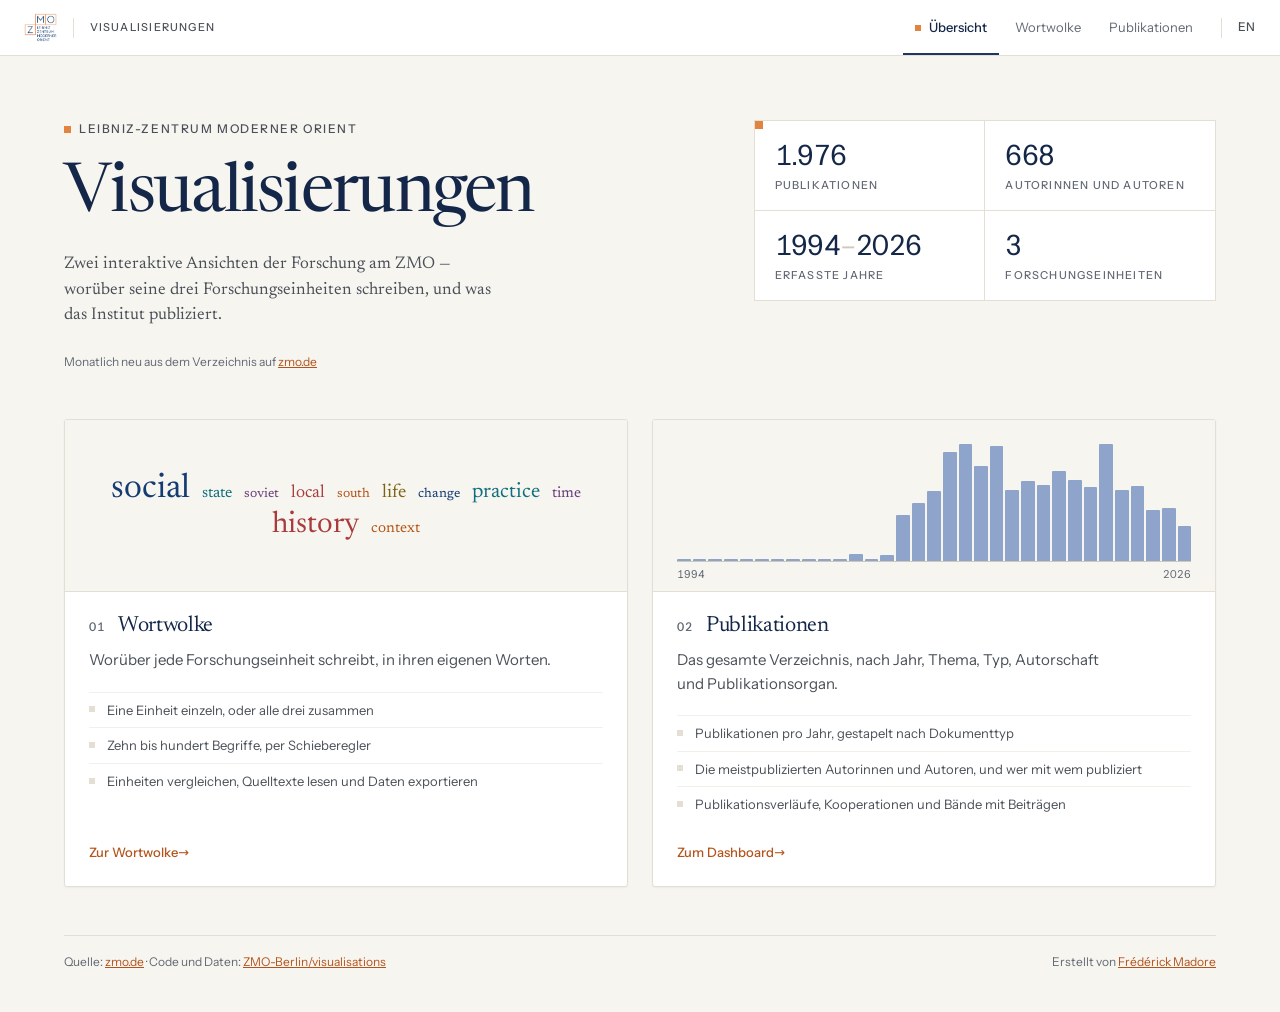
==== commit b0910d24: "Enrich the publications dashboard with themes, people and OpenAlex Add four enrichment layers to the" ====
--- a/de/index.html
+++ b/de/index.html
@@ -61,11 +61,11 @@
             -->
             <div class="figures">
                 <div class="figure">
-                    <div class="figure__value" data-figure="publications">1.979</div>
+                    <div class="figure__value" data-figure="publications">1.976</div>
                     <div class="figure__label">Publikationen</div>
                 </div>
                 <div class="figure">
-                    <div class="figure__value" data-figure="authors">670</div>
+                    <div class="figure__value" data-figure="authors">668</div>
                     <div class="figure__label">Autorinnen und Autoren</div>
                 </div>
                 <div class="figure">
@@ -88,7 +88,7 @@
                     läse das Bild vor.
                 -->
                 <div class="card__preview" aria-hidden="true">
-                    <div class="card__cloud" data-cloud><span style="font-size:34px;color:var(--cloud-1)">social</span><span style="font-size:16px;color:var(--cloud-2)">state</span><span style="font-size:13px;color:var(--cloud-3)">soviet</span><span style="font-size:18px;color:var(--cloud-4)">local</span><span style="font-size:13px;color:var(--cloud-5)">south</span><span style="font-size:19px;color:var(--cloud-6)">life</span><span style="font-size:13px;color:var(--cloud-1)">change</span><span style="font-size:21px;color:var(--cloud-2)">practice</span><span style="font-size:15px;color:var(--cloud-3)">time</span><span style="font-size:30px;color:var(--cloud-4)">history</span><span style="font-size:15px;color:var(--cloud-5)">context</span></div>
+                    <div class="card__cloud" data-cloud><span style="font-size:34px;color:var(--cloud-1)">social</span><span style="font-size:16px;color:var(--cloud-2)">context</span><span style="font-size:13px;color:var(--cloud-3)">change</span><span style="font-size:19px;color:var(--cloud-4)">local</span><span style="font-size:14px;color:var(--cloud-5)">soviet</span><span style="font-size:20px;color:var(--cloud-6)">life</span><span style="font-size:15px;color:var(--cloud-1)">intellectual</span><span style="font-size:24px;color:var(--cloud-2)">practice</span><span style="font-size:16px;color:var(--cloud-3)">state</span><span style="font-size:31px;color:var(--cloud-4)">history</span><span style="font-size:16px;color:var(--cloud-5)">time</span></div>
                 </div>
                 <div class="card__body">
                     <div class="card__head">
@@ -108,7 +108,7 @@
             <a class="card" href="../publications_dashboard/de/">
                 <div class="card__preview" aria-hidden="true">
                     <div class="card__spark">
-                        <div class="card__bars" data-spark><span class="card__bar" style="height:1.500000%"></span><span class="card__bar" style="height:1.500000%"></span><span class="card__bar" style="height:1.500000%"></span><span class="card__bar" style="height:1.500000%"></span><span class="card__bar" style="height:1.500000%"></span><span class="card__bar" style="height:1.973684%"></span><span class="card__bar" style="height:1.500000%"></span><span class="card__bar" style="height:1.973684%"></span><span class="card__bar" style="height:1.500000%"></span><span class="card__bar" style="height:1.500000%"></span><span class="card__bar" style="height:1.500000%"></span><span class="card__bar" style="height:5.921053%"></span><span class="card__bar" style="height:1.500000%"></span><span class="card__bar" style="height:5.263158%"></span><span class="card__bar" style="height:39.473684%"></span><span class="card__bar" style="height:49.342105%"></span><span class="card__bar" style="height:59.868421%"></span><span class="card__bar" style="height:93.421053%"></span><span class="card__bar" style="height:100.000000%"></span><span class="card__bar" style="height:81.578947%"></span><span class="card__bar" style="height:98.684211%"></span><span class="card__bar" style="height:61.184211%"></span><span class="card__bar" style="height:68.421053%"></span><span class="card__bar" style="height:65.131579%"></span><span class="card__bar" style="height:76.973684%"></span><span class="card__bar" style="height:69.078947%"></span><span class="card__bar" style="height:63.157895%"></span><span class="card__bar" style="height:100.000000%"></span><span class="card__bar" style="height:61.184211%"></span><span class="card__bar" style="height:63.815789%"></span><span class="card__bar" style="height:43.421053%"></span><span class="card__bar" style="height:45.394737%"></span><span class="card__bar" style="height:31.578947%"></span></div>
+                        <div class="card__bars" data-spark><span class="card__bar" style="height:1.500000%"></span><span class="card__bar" style="height:1.500000%"></span><span class="card__bar" style="height:1.500000%"></span><span class="card__bar" style="height:1.500000%"></span><span class="card__bar" style="height:1.500000%"></span><span class="card__bar" style="height:1.973684%"></span><span class="card__bar" style="height:1.500000%"></span><span class="card__bar" style="height:1.973684%"></span><span class="card__bar" style="height:1.500000%"></span><span class="card__bar" style="height:1.500000%"></span><span class="card__bar" style="height:1.500000%"></span><span class="card__bar" style="height:5.921053%"></span><span class="card__bar" style="height:1.500000%"></span><span class="card__bar" style="height:5.263158%"></span><span class="card__bar" style="height:39.473684%"></span><span class="card__bar" style="height:49.342105%"></span><span class="card__bar" style="height:59.868421%"></span><span class="card__bar" style="height:93.421053%"></span><span class="card__bar" style="height:100.000000%"></span><span class="card__bar" style="height:81.578947%"></span><span class="card__bar" style="height:98.684211%"></span><span class="card__bar" style="height:61.184211%"></span><span class="card__bar" style="height:68.421053%"></span><span class="card__bar" style="height:65.131579%"></span><span class="card__bar" style="height:76.973684%"></span><span class="card__bar" style="height:69.078947%"></span><span class="card__bar" style="height:63.157895%"></span><span class="card__bar" style="height:100.000000%"></span><span class="card__bar" style="height:61.184211%"></span><span class="card__bar" style="height:63.815789%"></span><span class="card__bar" style="height:43.421053%"></span><span class="card__bar" style="height:45.394737%"></span><span class="card__bar" style="height:29.605263%"></span></div>
                         <div class="card__axis">
                             <span data-spark-from>1994</span>
                             <span data-spark-to>2026</span>
@@ -120,7 +120,7 @@
                         <span class="card__index">02</span>
                         <h2 class="card__title">Publikationen</h2>
                     </div>
-                    <p class="card__lede">Das gesamte Verzeichnis, nach Jahr, Typ, Autorschaft und Publikationsorgan.</p>
+                    <p class="card__lede">Das gesamte Verzeichnis, nach Jahr, Thema, Typ, Autorschaft und Publikationsorgan.</p>
                     <ul class="card__list">
                         <li>Publikationen pro Jahr, gestapelt nach Dokumenttyp</li>
                         <li>Die meistpublizierten Autorinnen und Autoren, und wer mit wem publiziert</li>
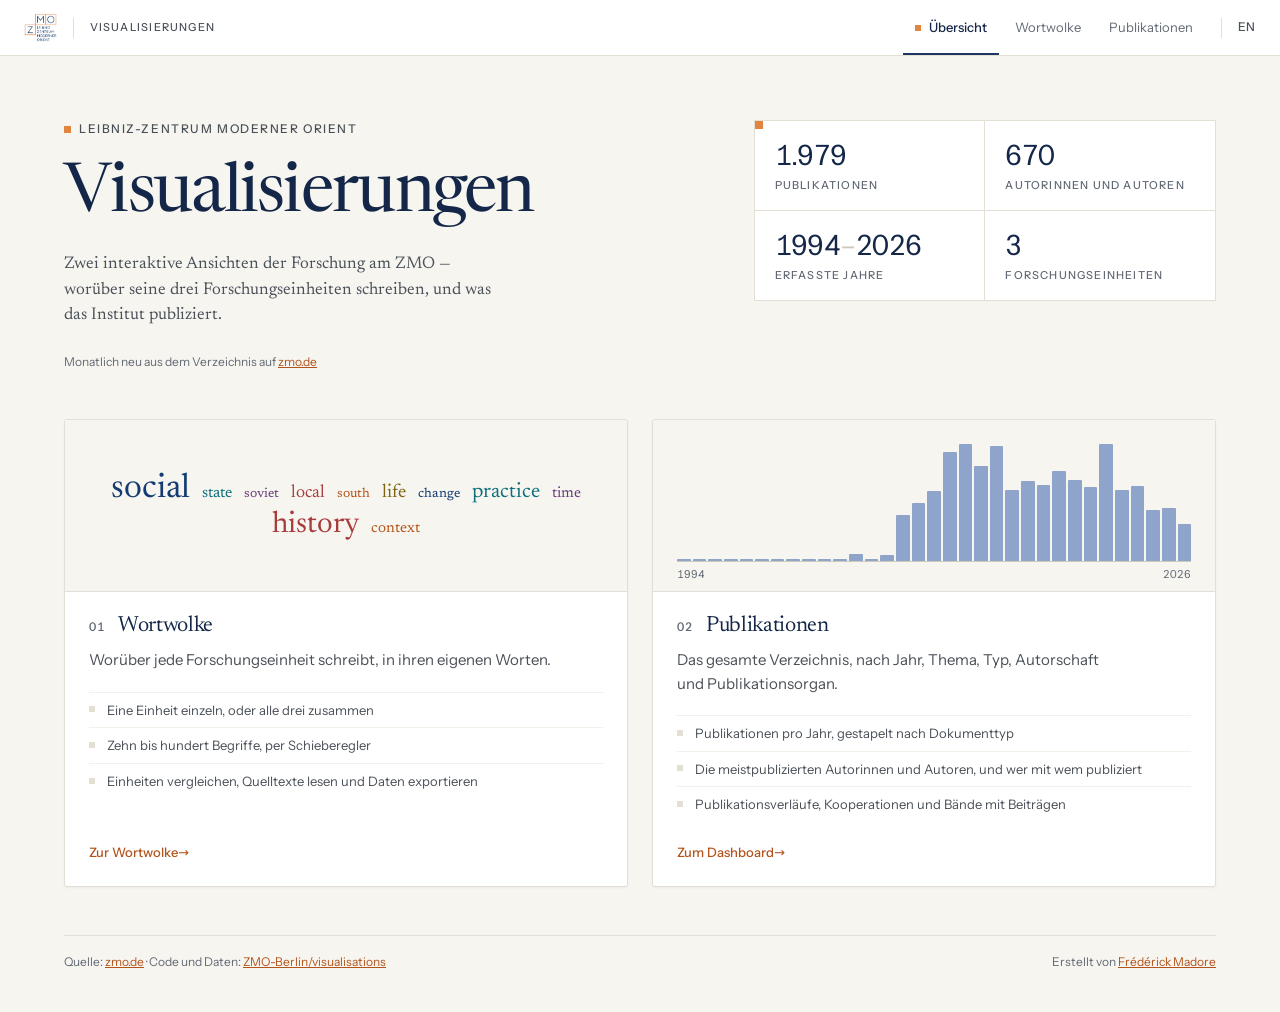
==== commit 60ce214b: "Merge publication enrichment into main Brings in the people, OpenAlex, language and theme layers of " ====
--- a/de/index.html
+++ b/de/index.html
@@ -61,11 +61,11 @@
             -->
             <div class="figures">
                 <div class="figure">
-                    <div class="figure__value" data-figure="publications">1.976</div>
+                    <div class="figure__value" data-figure="publications">1.979</div>
                     <div class="figure__label">Publikationen</div>
                 </div>
                 <div class="figure">
-                    <div class="figure__value" data-figure="authors">668</div>
+                    <div class="figure__value" data-figure="authors">670</div>
                     <div class="figure__label">Autorinnen und Autoren</div>
                 </div>
                 <div class="figure">
@@ -88,7 +88,7 @@
                     läse das Bild vor.
                 -->
                 <div class="card__preview" aria-hidden="true">
-                    <div class="card__cloud" data-cloud><span style="font-size:34px;color:var(--cloud-1)">social</span><span style="font-size:16px;color:var(--cloud-2)">context</span><span style="font-size:13px;color:var(--cloud-3)">change</span><span style="font-size:19px;color:var(--cloud-4)">local</span><span style="font-size:14px;color:var(--cloud-5)">soviet</span><span style="font-size:20px;color:var(--cloud-6)">life</span><span style="font-size:15px;color:var(--cloud-1)">intellectual</span><span style="font-size:24px;color:var(--cloud-2)">practice</span><span style="font-size:16px;color:var(--cloud-3)">state</span><span style="font-size:31px;color:var(--cloud-4)">history</span><span style="font-size:16px;color:var(--cloud-5)">time</span></div>
+                    <div class="card__cloud" data-cloud><span style="font-size:34px;color:var(--cloud-1)">social</span><span style="font-size:16px;color:var(--cloud-2)">state</span><span style="font-size:13px;color:var(--cloud-3)">soviet</span><span style="font-size:18px;color:var(--cloud-4)">local</span><span style="font-size:13px;color:var(--cloud-5)">south</span><span style="font-size:19px;color:var(--cloud-6)">life</span><span style="font-size:13px;color:var(--cloud-1)">change</span><span style="font-size:21px;color:var(--cloud-2)">practice</span><span style="font-size:15px;color:var(--cloud-3)">time</span><span style="font-size:30px;color:var(--cloud-4)">history</span><span style="font-size:15px;color:var(--cloud-5)">context</span></div>
                 </div>
                 <div class="card__body">
                     <div class="card__head">
@@ -108,7 +108,7 @@
             <a class="card" href="../publications_dashboard/de/">
                 <div class="card__preview" aria-hidden="true">
                     <div class="card__spark">
-                        <div class="card__bars" data-spark><span class="card__bar" style="height:1.500000%"></span><span class="card__bar" style="height:1.500000%"></span><span class="card__bar" style="height:1.500000%"></span><span class="card__bar" style="height:1.500000%"></span><span class="card__bar" style="height:1.500000%"></span><span class="card__bar" style="height:1.973684%"></span><span class="card__bar" style="height:1.500000%"></span><span class="card__bar" style="height:1.973684%"></span><span class="card__bar" style="height:1.500000%"></span><span class="card__bar" style="height:1.500000%"></span><span class="card__bar" style="height:1.500000%"></span><span class="card__bar" style="height:5.921053%"></span><span class="card__bar" style="height:1.500000%"></span><span class="card__bar" style="height:5.263158%"></span><span class="card__bar" style="height:39.473684%"></span><span class="card__bar" style="height:49.342105%"></span><span class="card__bar" style="height:59.868421%"></span><span class="card__bar" style="height:93.421053%"></span><span class="card__bar" style="height:100.000000%"></span><span class="card__bar" style="height:81.578947%"></span><span class="card__bar" style="height:98.684211%"></span><span class="card__bar" style="height:61.184211%"></span><span class="card__bar" style="height:68.421053%"></span><span class="card__bar" style="height:65.131579%"></span><span class="card__bar" style="height:76.973684%"></span><span class="card__bar" style="height:69.078947%"></span><span class="card__bar" style="height:63.157895%"></span><span class="card__bar" style="height:100.000000%"></span><span class="card__bar" style="height:61.184211%"></span><span class="card__bar" style="height:63.815789%"></span><span class="card__bar" style="height:43.421053%"></span><span class="card__bar" style="height:45.394737%"></span><span class="card__bar" style="height:29.605263%"></span></div>
+                        <div class="card__bars" data-spark><span class="card__bar" style="height:1.500000%"></span><span class="card__bar" style="height:1.500000%"></span><span class="card__bar" style="height:1.500000%"></span><span class="card__bar" style="height:1.500000%"></span><span class="card__bar" style="height:1.500000%"></span><span class="card__bar" style="height:1.973684%"></span><span class="card__bar" style="height:1.500000%"></span><span class="card__bar" style="height:1.973684%"></span><span class="card__bar" style="height:1.500000%"></span><span class="card__bar" style="height:1.500000%"></span><span class="card__bar" style="height:1.500000%"></span><span class="card__bar" style="height:5.921053%"></span><span class="card__bar" style="height:1.500000%"></span><span class="card__bar" style="height:5.263158%"></span><span class="card__bar" style="height:39.473684%"></span><span class="card__bar" style="height:49.342105%"></span><span class="card__bar" style="height:59.868421%"></span><span class="card__bar" style="height:93.421053%"></span><span class="card__bar" style="height:100.000000%"></span><span class="card__bar" style="height:81.578947%"></span><span class="card__bar" style="height:98.684211%"></span><span class="card__bar" style="height:61.184211%"></span><span class="card__bar" style="height:68.421053%"></span><span class="card__bar" style="height:65.131579%"></span><span class="card__bar" style="height:76.973684%"></span><span class="card__bar" style="height:69.078947%"></span><span class="card__bar" style="height:63.157895%"></span><span class="card__bar" style="height:100.000000%"></span><span class="card__bar" style="height:61.184211%"></span><span class="card__bar" style="height:63.815789%"></span><span class="card__bar" style="height:43.421053%"></span><span class="card__bar" style="height:45.394737%"></span><span class="card__bar" style="height:31.578947%"></span></div>
                         <div class="card__axis">
                             <span data-spark-from>1994</span>
                             <span data-spark-to>2026</span>
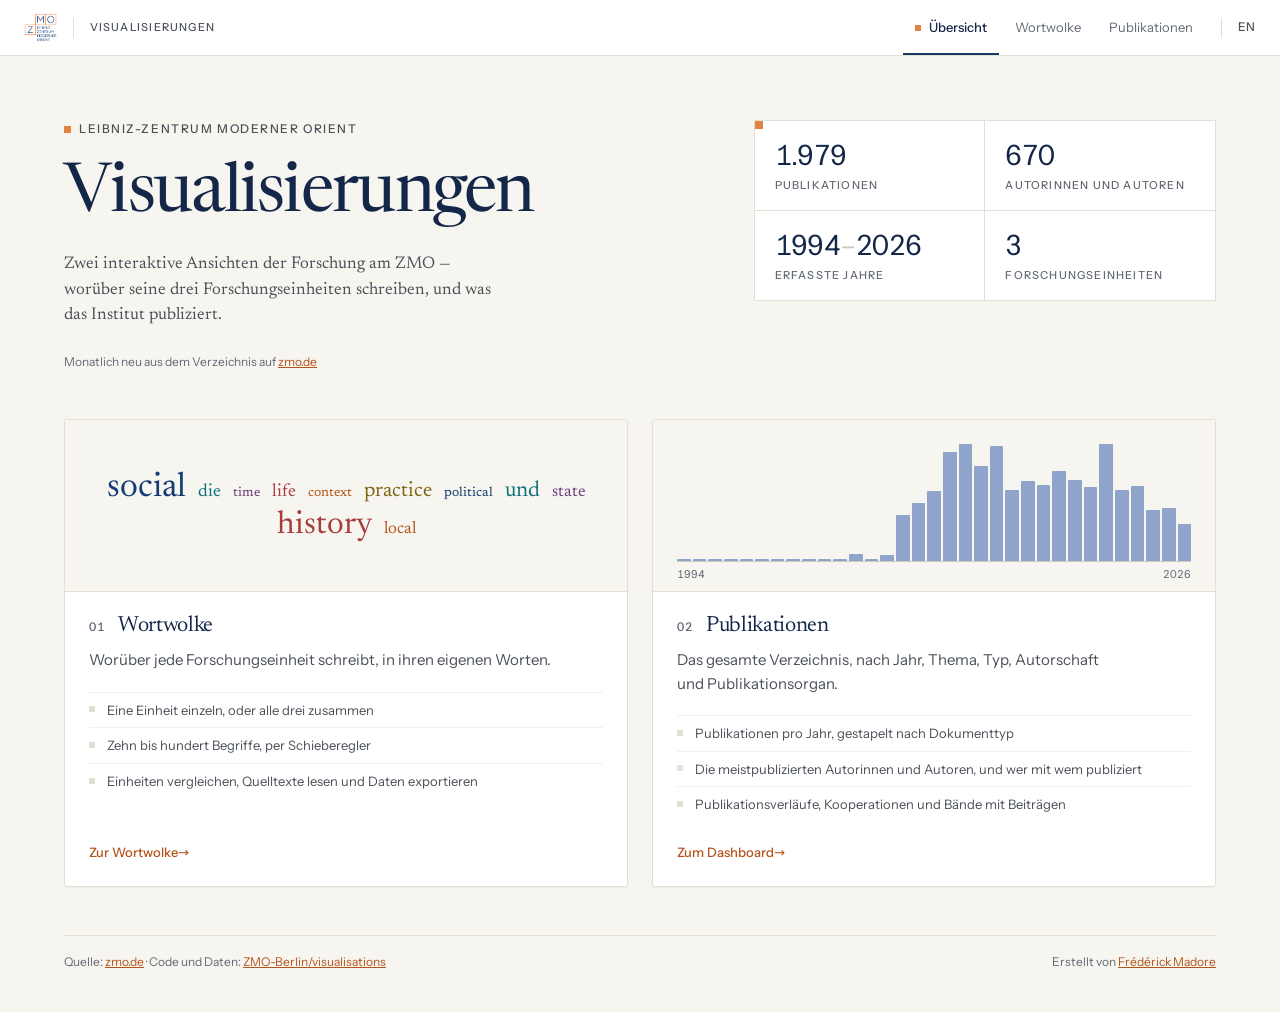
==== commit 77eff40b: "Refresh word cloud data from zmo.de Automated monthly run of data_prep/scrape_zmo.py and data_prep/g" ====
--- a/de/index.html
+++ b/de/index.html
@@ -88,7 +88,7 @@
                     läse das Bild vor.
                 -->
                 <div class="card__preview" aria-hidden="true">
-                    <div class="card__cloud" data-cloud><span style="font-size:34px;color:var(--cloud-1)">social</span><span style="font-size:16px;color:var(--cloud-2)">state</span><span style="font-size:13px;color:var(--cloud-3)">soviet</span><span style="font-size:18px;color:var(--cloud-4)">local</span><span style="font-size:13px;color:var(--cloud-5)">south</span><span style="font-size:19px;color:var(--cloud-6)">life</span><span style="font-size:13px;color:var(--cloud-1)">change</span><span style="font-size:21px;color:var(--cloud-2)">practice</span><span style="font-size:15px;color:var(--cloud-3)">time</span><span style="font-size:30px;color:var(--cloud-4)">history</span><span style="font-size:15px;color:var(--cloud-5)">context</span></div>
+                    <div class="card__cloud" data-cloud><span style="font-size:34px;color:var(--cloud-1)">social</span><span style="font-size:18px;color:var(--cloud-2)">die</span><span style="font-size:13px;color:var(--cloud-3)">time</span><span style="font-size:18px;color:var(--cloud-4)">life</span><span style="font-size:13px;color:var(--cloud-5)">context</span><span style="font-size:21px;color:var(--cloud-6)">practice</span><span style="font-size:13px;color:var(--cloud-1)">political</span><span style="font-size:22px;color:var(--cloud-2)">und</span><span style="font-size:17px;color:var(--cloud-3)">state</span><span style="font-size:32px;color:var(--cloud-4)">history</span><span style="font-size:17px;color:var(--cloud-5)">local</span></div>
                 </div>
                 <div class="card__body">
                     <div class="card__head">
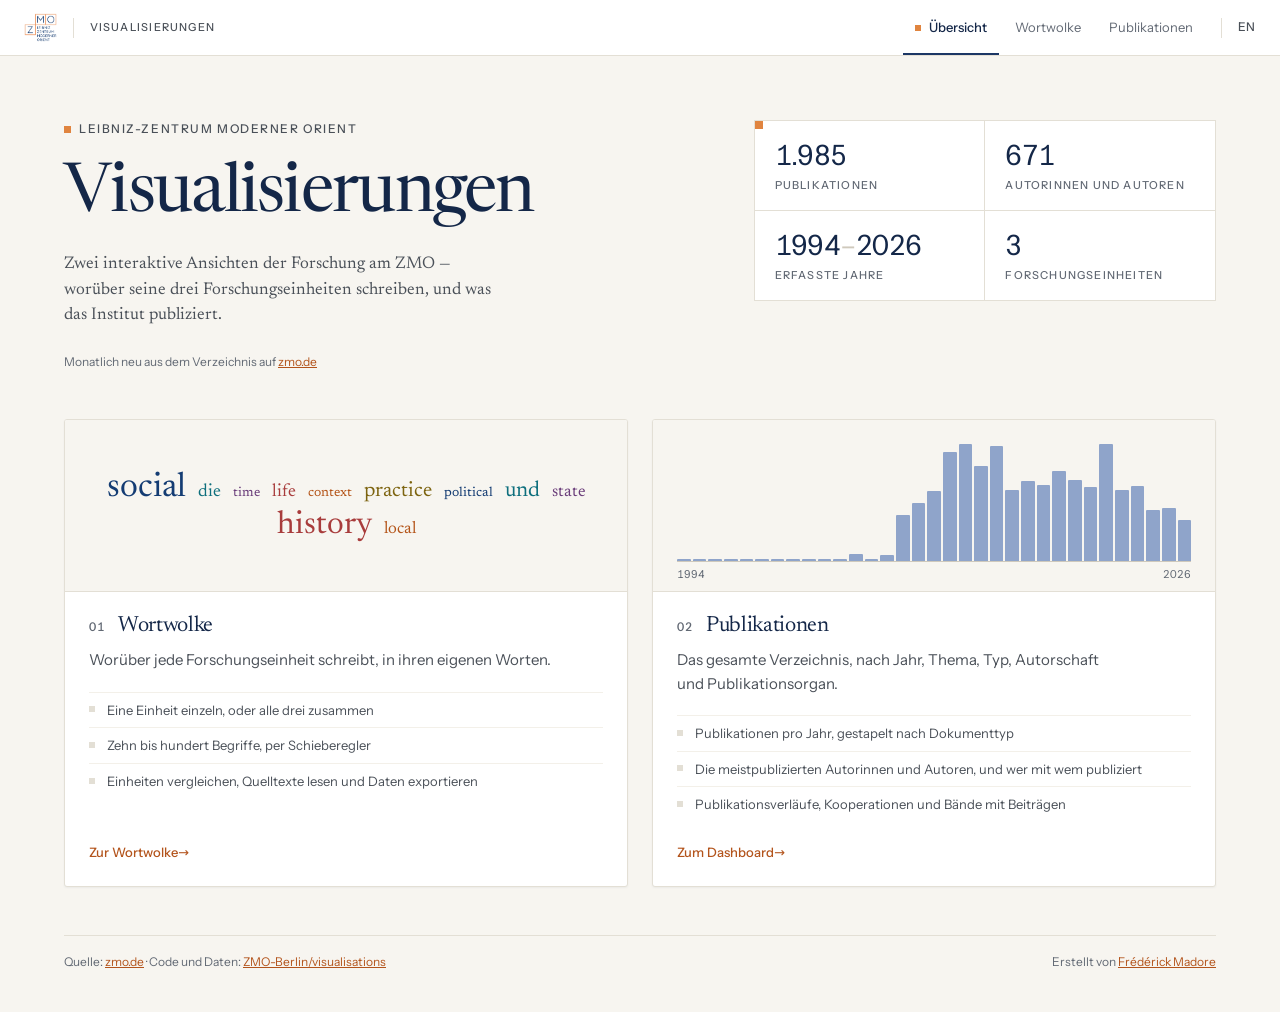
==== commit aceb9c8a: "Refresh publication data from zmo.de Automated monthly run of data_prep/scrape_publications.py, scra" ====
--- a/de/index.html
+++ b/de/index.html
@@ -61,11 +61,11 @@
             -->
             <div class="figures">
                 <div class="figure">
-                    <div class="figure__value" data-figure="publications">1.979</div>
+                    <div class="figure__value" data-figure="publications">1.985</div>
                     <div class="figure__label">Publikationen</div>
                 </div>
                 <div class="figure">
-                    <div class="figure__value" data-figure="authors">670</div>
+                    <div class="figure__value" data-figure="authors">671</div>
                     <div class="figure__label">Autorinnen und Autoren</div>
                 </div>
                 <div class="figure">
@@ -108,7 +108,7 @@
             <a class="card" href="../publications_dashboard/de/">
                 <div class="card__preview" aria-hidden="true">
                     <div class="card__spark">
-                        <div class="card__bars" data-spark><span class="card__bar" style="height:1.500000%"></span><span class="card__bar" style="height:1.500000%"></span><span class="card__bar" style="height:1.500000%"></span><span class="card__bar" style="height:1.500000%"></span><span class="card__bar" style="height:1.500000%"></span><span class="card__bar" style="height:1.973684%"></span><span class="card__bar" style="height:1.500000%"></span><span class="card__bar" style="height:1.973684%"></span><span class="card__bar" style="height:1.500000%"></span><span class="card__bar" style="height:1.500000%"></span><span class="card__bar" style="height:1.500000%"></span><span class="card__bar" style="height:5.921053%"></span><span class="card__bar" style="height:1.500000%"></span><span class="card__bar" style="height:5.263158%"></span><span class="card__bar" style="height:39.473684%"></span><span class="card__bar" style="height:49.342105%"></span><span class="card__bar" style="height:59.868421%"></span><span class="card__bar" style="height:93.421053%"></span><span class="card__bar" style="height:100.000000%"></span><span class="card__bar" style="height:81.578947%"></span><span class="card__bar" style="height:98.684211%"></span><span class="card__bar" style="height:61.184211%"></span><span class="card__bar" style="height:68.421053%"></span><span class="card__bar" style="height:65.131579%"></span><span class="card__bar" style="height:76.973684%"></span><span class="card__bar" style="height:69.078947%"></span><span class="card__bar" style="height:63.157895%"></span><span class="card__bar" style="height:100.000000%"></span><span class="card__bar" style="height:61.184211%"></span><span class="card__bar" style="height:63.815789%"></span><span class="card__bar" style="height:43.421053%"></span><span class="card__bar" style="height:45.394737%"></span><span class="card__bar" style="height:31.578947%"></span></div>
+                        <div class="card__bars" data-spark><span class="card__bar" style="height:1.500000%"></span><span class="card__bar" style="height:1.500000%"></span><span class="card__bar" style="height:1.500000%"></span><span class="card__bar" style="height:1.500000%"></span><span class="card__bar" style="height:1.500000%"></span><span class="card__bar" style="height:1.973684%"></span><span class="card__bar" style="height:1.500000%"></span><span class="card__bar" style="height:1.973684%"></span><span class="card__bar" style="height:1.500000%"></span><span class="card__bar" style="height:1.500000%"></span><span class="card__bar" style="height:1.500000%"></span><span class="card__bar" style="height:5.921053%"></span><span class="card__bar" style="height:1.500000%"></span><span class="card__bar" style="height:5.263158%"></span><span class="card__bar" style="height:39.473684%"></span><span class="card__bar" style="height:49.342105%"></span><span class="card__bar" style="height:59.868421%"></span><span class="card__bar" style="height:93.421053%"></span><span class="card__bar" style="height:100.000000%"></span><span class="card__bar" style="height:81.578947%"></span><span class="card__bar" style="height:98.684211%"></span><span class="card__bar" style="height:61.184211%"></span><span class="card__bar" style="height:68.421053%"></span><span class="card__bar" style="height:65.131579%"></span><span class="card__bar" style="height:76.973684%"></span><span class="card__bar" style="height:69.078947%"></span><span class="card__bar" style="height:63.157895%"></span><span class="card__bar" style="height:100.000000%"></span><span class="card__bar" style="height:61.184211%"></span><span class="card__bar" style="height:63.815789%"></span><span class="card__bar" style="height:43.421053%"></span><span class="card__bar" style="height:45.394737%"></span><span class="card__bar" style="height:35.526316%"></span></div>
                         <div class="card__axis">
                             <span data-spark-from>1994</span>
                             <span data-spark-to>2026</span>
